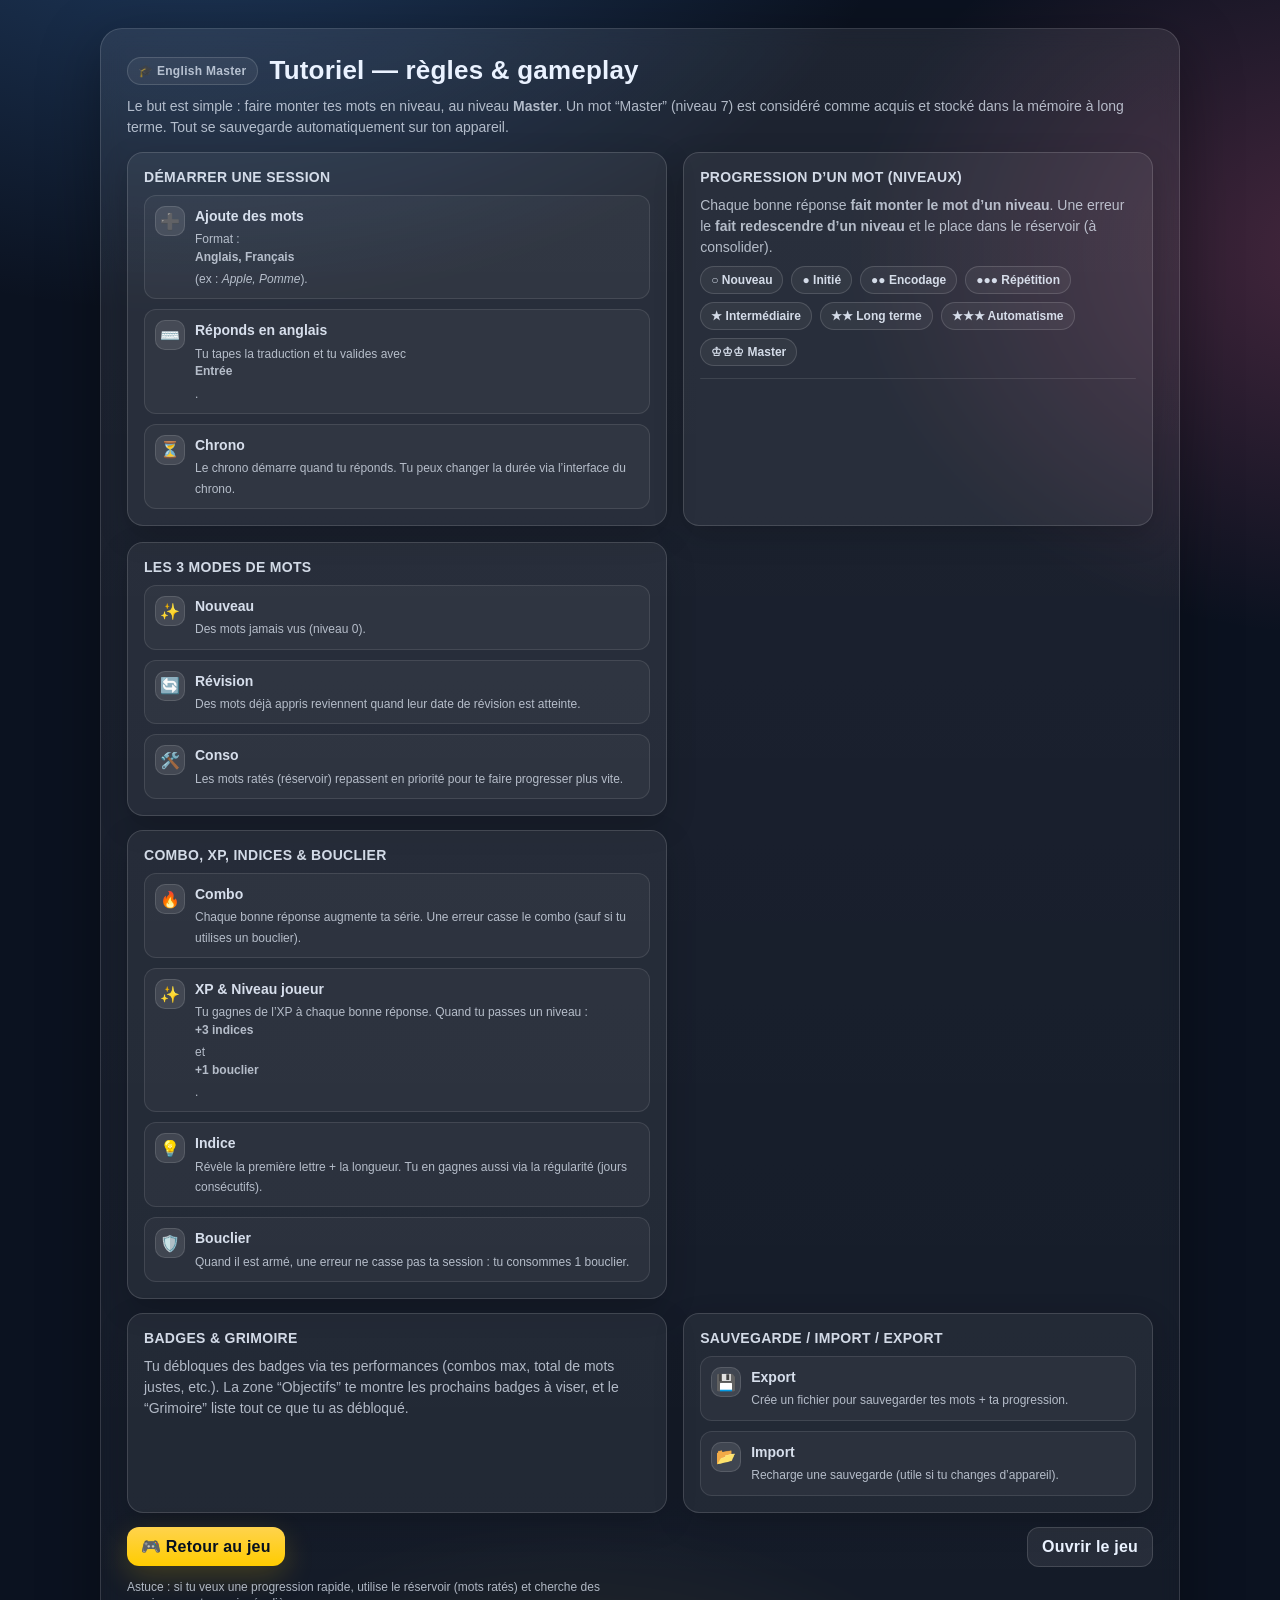
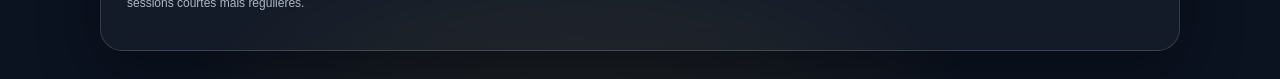
==== tuto-anglais.html @ 229910c2 "Add files via upload" ====
<!DOCTYPE html>
<html lang="fr">
<head>
    <meta charset="UTF-8">
    <meta name="viewport" content="width=device-width, initial-scale=1.0">
    <title>Tutoriel — English Master</title>
    <style>
        :root{
            --primary:#4a90e2;
            --success:#2ecc71;
            --danger:#e74c3c;
            --accent:#f39c12;
            --violet:#9b59b6;
            --pink:#f06292;
            --gold:#FFD700;

            --bg-main:#0b1220;
            --bg-card:rgba(255,255,255,0.06);
            --bg-card-2:rgba(255,255,255,0.10);
            --text:#eaf2ff;
            --muted:rgba(234,242,255,0.72);
            --border:rgba(255,255,255,0.14);

            --radius:16px;
            --shadow:rgba(0,0,0,0.35);
            --font:'Segoe UI', Tahoma, Geneva, Verdana, sans-serif;

            /* Fluid type */
            --h1: clamp(18px, 2.2vw, 26px);
            --h2: clamp(12px, 1.4vw, 14px);
            --p: clamp(12px, 1.25vw, 14px);
            --small: clamp(11px, 1.1vw, 12px);
        }

        *{ box-sizing:border-box; }
        body{
            margin:0;
            font-family:var(--font);
            color:var(--text);
            background:
                radial-gradient(1200px 800px at 15% -10%, rgba(74,144,226,0.35), transparent 60%),
                radial-gradient(900px 700px at 105% 15%, rgba(240,98,146,0.25), transparent 55%),
                radial-gradient(1000px 900px at 45% 120%, rgba(255,211,77,0.18), transparent 55%),
                var(--bg-main);
            padding: clamp(14px, 3.5vw, 28px);
        }

        .wrap{ max-width:980px; margin:0 auto; }

        .hero{
            background: linear-gradient(180deg, rgba(255,255,255,0.08), rgba(255,255,255,0.04));
            border:1px solid var(--border);
            border-radius:calc(var(--radius) + 6px);
            box-shadow:0 18px 60px var(--shadow);
            padding: clamp(14px, 2.8vw, 24px);
            backdrop-filter: blur(10px);
            -webkit-backdrop-filter: blur(10px);
        }

        .title{
            display:flex;
            align-items:center;
            gap:12px;
            flex-wrap:wrap;
            margin:0 0 10px 0;
        }
        .badge{
            display:inline-flex;
            align-items:center;
            gap:8px;
            padding:6px 10px;
            border-radius:999px;
            border:1px solid var(--border);
            background:rgba(255,255,255,0.06);
            font-weight:800;
            letter-spacing:0.3px;
            font-size:12px;
            color:var(--muted);
        }
        h1{
            margin:0;
            font-size: var(--h1);
            letter-spacing:0.2px;
        }
        .subtitle{
            margin:0;
            color:var(--muted);
            line-height:1.5;
            font-size: var(--p);
        }

        .grid{
            display:grid;
            grid-template-columns: 1fr;
            gap:12px;
            margin-top:14px;
        }
        @media (min-width: 720px){
            .grid{ grid-template-columns: 1.15fr 1fr; gap:14px; }
        }
        @media (min-width: 1100px){
            .grid{ gap:16px; }
        }

        .card{
            background: var(--bg-card);
            border:1px solid var(--border);
            border-radius: var(--radius);
            padding: clamp(12px, 2.2vw, 16px);
            box-shadow: 0 10px 30px rgba(0,0,0,0.18);
        }
        .card h2{
            margin:0 0 10px 0;
            font-size: var(--h2);
            letter-spacing:0.3px;
            text-transform:uppercase;
            color:rgba(234,242,255,0.88);
        }

        .list{
            margin:0;
            padding:0;
            list-style:none;
            display:flex;
            flex-direction:column;
            gap:10px;
        }
        .item{
            display:flex;
            gap:10px;
            align-items:flex-start;
            padding:10px 10px;
            border-radius: 12px;
            border:1px solid rgba(255,255,255,0.10);
            background: rgba(255,255,255,0.04);
        }
        .ico{
            width:30px;
            height:30px;
            border-radius:10px;
            display:flex;
            align-items:center;
            justify-content:center;
            background: var(--bg-card-2);
            border:1px solid rgba(255,255,255,0.12);
            flex: 0 0 auto;
            font-size:16px;
        }
        .txt b{ display:block; margin-bottom:2px; }
        .txt{
            color: rgba(234,242,255,0.90);
            font-size: var(--p);
            line-height:1.45;
        }
        .txt small{ color: var(--muted); font-size: var(--small); }

        .pill-row{
            display:flex;
            flex-wrap:wrap;
            gap:8px;
            margin-top:8px;
        }
        .pill{
            border:1px solid rgba(255,255,255,0.14);
            background: rgba(255,255,255,0.05);
            border-radius:999px;
            padding:6px 10px;
            font-size: var(--small);
            color:rgba(234,242,255,0.88);
            display:inline-flex;
            gap:8px;
            align-items:center;
            font-weight:700;
        }

        .hr{
            height:1px;
            background: rgba(255,255,255,0.10);
            margin:12px 0;
            border-radius:999px;
        }

        .cta{
            display:flex;
            gap:10px;
            flex-wrap:wrap;
            margin-top:14px;
            justify-content: center;
            align-items:center;
        }
        @media (min-width: 560px){
            .cta{ justify-content: space-between; }
        }
        .btn{
            appearance:none;
            border:none;
            cursor:pointer;
            padding: 10px 14px;
            border-radius: 12px;
            font-weight:900;
            letter-spacing:0.2px;
            color:#07101f;
            background: linear-gradient(180deg, #ffd34d, #ffcc00);
            box-shadow: 0 10px 30px rgba(255,204,0,0.20);
            text-decoration:none;
            display:inline-flex;
            align-items:center;
            gap:10px;
        }
        .btn.secondary{
            background: rgba(255,255,255,0.08);
            color: var(--text);
            border: 1px solid rgba(255,255,255,0.14);
            box-shadow:none;
        }
        .note{
            color: var(--muted);
            font-size: var(--small);
            line-height:1.4;
            max-width: 520px;
        }

        /* Très petits écrans: rendre les items plus compacts */
        @media (max-width: 360px){
            .item{ padding: 9px; }
            .ico{ width:28px; height:28px; border-radius:9px; }
            .pill{ padding:5px 8px; }
            .badge{ font-size: 11px; padding: 5px 9px; }
        }

        /* Desktop large: améliorer la lisibilité */
        @media (min-width: 1100px){
            .wrap{ max-width: 1080px; }
            .hero{ padding: 26px; }
        }
    </style>
</head>
<body>
    <div class="wrap">
        <div class="hero">
            <div class="title">
                <span class="badge">🎓 English Master</span>
                <h1>Tutoriel — règles & gameplay</h1>
            </div>
            <p class="subtitle">
                Le but est simple : faire monter tes mots en niveau, au niveau <b> Master</b>. Un mot “Master” (niveau 7) est considéré comme acquis et stocké dans la mémoire à long terme. 
                Tout se sauvegarde automatiquement sur ton appareil.
            </p>
            <div class="grid">
                <section class="card">
                    <h2>Démarrer une session</h2>
                    <ul class="list">
                        <li class="item">
                            <div class="ico">➕</div>
                            <div class="txt">
                                <b>Ajoute des mots</b>
                                <small>Format : <b>Anglais, Français</b> (ex : <i>Apple, Pomme</i>).</small>
                            </div>
                        </li>
                        <li class="item">
                            <div class="ico">⌨️</div>
                            <div class="txt">
                                <b>Réponds en anglais</b>
                                <small>Tu tapes la traduction et tu valides avec <b>Entrée</b>.</small>
                            </div>
                        </li>
                        <li class="item">
                            <div class="ico">⏳</div>
                            <div class="txt">
                                <b>Chrono</b>
                                <small>Le chrono démarre quand tu réponds. Tu peux changer la durée via l’interface du chrono.</small>
                            </div>
                        </li>
                    </ul>
                </section>
				<section class="card">
                    <h2>Progression d’un mot (niveaux)</h2>
                    <p class="subtitle" style="margin-top:0">
                        Chaque bonne réponse <b>fait monter le mot d’un niveau</b>. Une erreur le <b>fait redescendre d’un niveau</b>
                        et le place dans le réservoir (à consolider).
                    </p>
                    <div class="pill-row">
                        <span class="pill">○ Nouveau</span>
                        <span class="pill">● Initié</span>
                        <span class="pill">●● Encodage</span>
                        <span class="pill">●●● Répétition</span>
                        <span class="pill">★ Intermédiaire</span>
                        <span class="pill">★★ Long terme</span>
                        <span class="pill">★★★ Automatisme</span>
                        <span class="pill">♔♔♔ Master</span>
                    </div>
                    <div class="hr"></div>
                    
                </section>
                <section class="card">
                    <h2>Les 3 modes de mots</h2>
                    <ul class="list">
                        <li class="item">
                            <div class="ico">✨</div>
                            <div class="txt">
                                <b>Nouveau</b>
                                <small>Des mots jamais vus (niveau 0).</small>
                            </div>
                        </li>
                        <li class="item">
                            <div class="ico">🔄</div>
                            <div class="txt">
                                <b>Révision</b>
                                <small>Des mots déjà appris reviennent quand leur date de révision est atteinte.</small>
                            </div>
                        </li>
                        <li class="item">
                            <div class="ico">🛠️</div>
                            <div class="txt">
                                <b>Conso</b>
                                <small>Les mots ratés (réservoir) repassent en priorité pour te faire progresser plus vite.</small>
                            </div>
                        </li>
                    </ul>
                </section>
            </div>

            <div class="grid">
               

                <section class="card">
                    <h2>Combo, XP, indices & bouclier</h2>
                    <ul class="list">
                        <li class="item">
                            <div class="ico">🔥</div>
                            <div class="txt">
                                <b>Combo</b>
                                <small>Chaque bonne réponse augmente ta série. Une erreur casse le combo (sauf si tu utilises un bouclier).</small>
                            </div>
                        </li>
                        <li class="item">
                            <div class="ico">✨</div>
                            <div class="txt">
                                <b>XP & Niveau joueur</b>
                                <small>Tu gagnes de l’XP à chaque bonne réponse. Quand tu passes un niveau : <b>+3 indices</b> et <b>+1 bouclier</b>.</small>
                            </div>
                        </li>
                        <li class="item">
                            <div class="ico">💡</div>
                            <div class="txt">
                                <b>Indice</b>
                                <small>Révèle la première lettre + la longueur. Tu en gagnes aussi via la régularité (jours consécutifs).</small>
                            </div>
                        </li>
                        <li class="item">
                            <div class="ico">🛡️</div>
                            <div class="txt">
                                <b>Bouclier</b>
                                <small>Quand il est armé, une erreur ne casse pas ta session : tu consommes 1 bouclier.</small>
                            </div>
                        </li>
                    </ul>
                </section>
            </div>

            <div class="grid">
                <section class="card">
                    <h2>Badges & grimoire</h2>
                    <p class="subtitle" style="margin-top:0">
                        Tu débloques des badges via tes performances (combos max, total de mots justes, etc.).
                        La zone “Objectifs” te montre les prochains badges à viser, et le “Grimoire” liste tout ce que tu as débloqué.
                    </p>
                </section>

                <section class="card">
                    <h2>Sauvegarde / import / export</h2>
                    <ul class="list">
                        <li class="item">
                            <div class="ico">💾</div>
                            <div class="txt">
                                <b>Export</b>
                                <small>Crée un fichier pour sauvegarder tes mots + ta progression.</small>
                            </div>
                        </li>
                        <li class="item">
                            <div class="ico">📂</div>
                            <div class="txt">
                                <b>Import</b>
                                <small>Recharge une sauvegarde (utile si tu changes d’appareil).</small>
                            </div>
                        </li>
                    </ul>
                </section>
            </div>

            <div class="cta">
                <a class="btn" href="#" onclick="window.close(); return false;">🎮 Retour au jeu</a>
                <a class="btn secondary" href="vocabulaire.html">Ouvrir le jeu</a>
            </div>
            <p class="note">
                Astuce : si tu veux une progression rapide, utilise le réservoir (mots ratés) et cherche des sessions courtes mais régulières.
            </p>
        </div>
    </div>
</body>
</html>
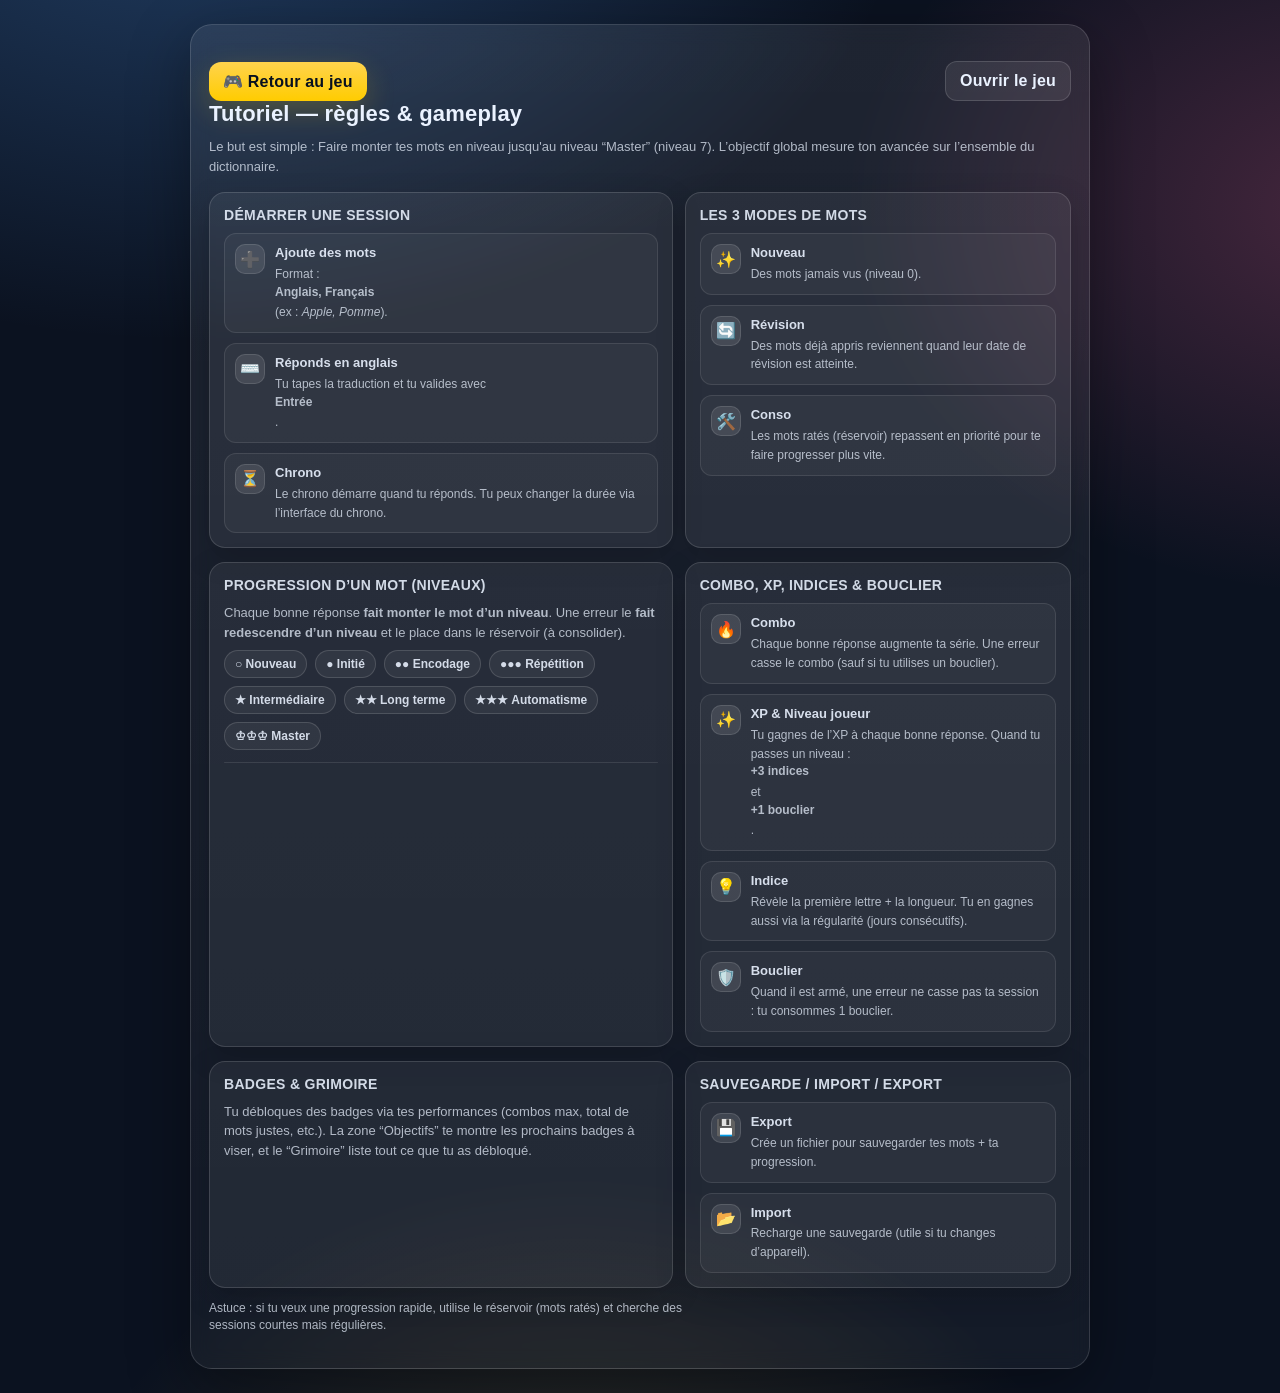
==== commit 8079d073: "Add files via upload" ====
--- a/tuto-anglais.html
+++ b/tuto-anglais.html
@@ -1,401 +1,378 @@
-<!DOCTYPE html>
-<html lang="fr">
-<head>
-    <meta charset="UTF-8">
-    <meta name="viewport" content="width=device-width, initial-scale=1.0">
-    <title>Tutoriel — English Master</title>
-    <style>
-        :root{
-            --primary:#4a90e2;
-            --success:#2ecc71;
-            --danger:#e74c3c;
-            --accent:#f39c12;
-            --violet:#9b59b6;
-            --pink:#f06292;
-            --gold:#FFD700;
-
-            --bg-main:#0b1220;
-            --bg-card:rgba(255,255,255,0.06);
-            --bg-card-2:rgba(255,255,255,0.10);
-            --text:#eaf2ff;
-            --muted:rgba(234,242,255,0.72);
-            --border:rgba(255,255,255,0.14);
-
-            --radius:16px;
-            --shadow:rgba(0,0,0,0.35);
-            --font:'Segoe UI', Tahoma, Geneva, Verdana, sans-serif;
-
-            /* Fluid type */
-            --h1: clamp(18px, 2.2vw, 26px);
-            --h2: clamp(12px, 1.4vw, 14px);
-            --p: clamp(12px, 1.25vw, 14px);
-            --small: clamp(11px, 1.1vw, 12px);
-        }
-
-        *{ box-sizing:border-box; }
-        body{
-            margin:0;
-            font-family:var(--font);
-            color:var(--text);
-            background:
-                radial-gradient(1200px 800px at 15% -10%, rgba(74,144,226,0.35), transparent 60%),
-                radial-gradient(900px 700px at 105% 15%, rgba(240,98,146,0.25), transparent 55%),
-                radial-gradient(1000px 900px at 45% 120%, rgba(255,211,77,0.18), transparent 55%),
-                var(--bg-main);
-            padding: clamp(14px, 3.5vw, 28px);
-        }
-
-        .wrap{ max-width:980px; margin:0 auto; }
-
-        .hero{
-            background: linear-gradient(180deg, rgba(255,255,255,0.08), rgba(255,255,255,0.04));
-            border:1px solid var(--border);
-            border-radius:calc(var(--radius) + 6px);
-            box-shadow:0 18px 60px var(--shadow);
-            padding: clamp(14px, 2.8vw, 24px);
-            backdrop-filter: blur(10px);
-            -webkit-backdrop-filter: blur(10px);
-        }
-
-        .title{
-            display:flex;
-            align-items:center;
-            gap:12px;
-            flex-wrap:wrap;
-            margin:0 0 10px 0;
-        }
-        .badge{
-            display:inline-flex;
-            align-items:center;
-            gap:8px;
-            padding:6px 10px;
-            border-radius:999px;
-            border:1px solid var(--border);
-            background:rgba(255,255,255,0.06);
-            font-weight:800;
-            letter-spacing:0.3px;
-            font-size:12px;
-            color:var(--muted);
-        }
-        h1{
-            margin:0;
-            font-size: var(--h1);
-            letter-spacing:0.2px;
-        }
-        .subtitle{
-            margin:0;
-            color:var(--muted);
-            line-height:1.5;
-            font-size: var(--p);
-        }
-
-        .grid{
-            display:grid;
-            grid-template-columns: 1fr;
-            gap:12px;
-            margin-top:14px;
-        }
-        @media (min-width: 720px){
-            .grid{ grid-template-columns: 1.15fr 1fr; gap:14px; }
-        }
-        @media (min-width: 1100px){
-            .grid{ gap:16px; }
-        }
-
-        .card{
-            background: var(--bg-card);
-            border:1px solid var(--border);
-            border-radius: var(--radius);
-            padding: clamp(12px, 2.2vw, 16px);
-            box-shadow: 0 10px 30px rgba(0,0,0,0.18);
-        }
-        .card h2{
-            margin:0 0 10px 0;
-            font-size: var(--h2);
-            letter-spacing:0.3px;
-            text-transform:uppercase;
-            color:rgba(234,242,255,0.88);
-        }
-
-        .list{
-            margin:0;
-            padding:0;
-            list-style:none;
-            display:flex;
-            flex-direction:column;
-            gap:10px;
-        }
-        .item{
-            display:flex;
-            gap:10px;
-            align-items:flex-start;
-            padding:10px 10px;
-            border-radius: 12px;
-            border:1px solid rgba(255,255,255,0.10);
-            background: rgba(255,255,255,0.04);
-        }
-        .ico{
-            width:30px;
-            height:30px;
-            border-radius:10px;
-            display:flex;
-            align-items:center;
-            justify-content:center;
-            background: var(--bg-card-2);
-            border:1px solid rgba(255,255,255,0.12);
-            flex: 0 0 auto;
-            font-size:16px;
-        }
-        .txt b{ display:block; margin-bottom:2px; }
-        .txt{
-            color: rgba(234,242,255,0.90);
-            font-size: var(--p);
-            line-height:1.45;
-        }
-        .txt small{ color: var(--muted); font-size: var(--small); }
-
-        .pill-row{
-            display:flex;
-            flex-wrap:wrap;
-            gap:8px;
-            margin-top:8px;
-        }
-        .pill{
-            border:1px solid rgba(255,255,255,0.14);
-            background: rgba(255,255,255,0.05);
-            border-radius:999px;
-            padding:6px 10px;
-            font-size: var(--small);
-            color:rgba(234,242,255,0.88);
-            display:inline-flex;
-            gap:8px;
-            align-items:center;
-            font-weight:700;
-        }
-
-        .hr{
-            height:1px;
-            background: rgba(255,255,255,0.10);
-            margin:12px 0;
-            border-radius:999px;
-        }
-
-        .cta{
-            display:flex;
-            gap:10px;
-            flex-wrap:wrap;
-            margin-top:14px;
-            justify-content: center;
-            align-items:center;
-        }
-        @media (min-width: 560px){
-            .cta{ justify-content: space-between; }
-        }
-        .btn{
-            appearance:none;
-            border:none;
-            cursor:pointer;
-            padding: 10px 14px;
-            border-radius: 12px;
-            font-weight:900;
-            letter-spacing:0.2px;
-            color:#07101f;
-            background: linear-gradient(180deg, #ffd34d, #ffcc00);
-            box-shadow: 0 10px 30px rgba(255,204,0,0.20);
-            text-decoration:none;
-            display:inline-flex;
-            align-items:center;
-            gap:10px;
-        }
-        .btn.secondary{
-            background: rgba(255,255,255,0.08);
-            color: var(--text);
-            border: 1px solid rgba(255,255,255,0.14);
-            box-shadow:none;
-        }
-        .note{
-            color: var(--muted);
-            font-size: var(--small);
-            line-height:1.4;
-            max-width: 520px;
-        }
-
-        /* Très petits écrans: rendre les items plus compacts */
-        @media (max-width: 360px){
-            .item{ padding: 9px; }
-            .ico{ width:28px; height:28px; border-radius:9px; }
-            .pill{ padding:5px 8px; }
-            .badge{ font-size: 11px; padding: 5px 9px; }
-        }
-
-        /* Desktop large: améliorer la lisibilité */
-        @media (min-width: 1100px){
-            .wrap{ max-width: 1080px; }
-            .hero{ padding: 26px; }
-        }
-    </style>
-</head>
-<body>
-    <div class="wrap">
-        <div class="hero">
-            <div class="title">
-                <span class="badge">🎓 English Master</span>
-                <h1>Tutoriel — règles & gameplay</h1>
-            </div>
-            <p class="subtitle">
-                Le but est simple : faire monter tes mots en niveau, au niveau <b> Master</b>. Un mot “Master” (niveau 7) est considéré comme acquis et stocké dans la mémoire à long terme. 
-                Tout se sauvegarde automatiquement sur ton appareil.
-            </p>
-            <div class="grid">
-                <section class="card">
-                    <h2>Démarrer une session</h2>
-                    <ul class="list">
-                        <li class="item">
-                            <div class="ico">➕</div>
-                            <div class="txt">
-                                <b>Ajoute des mots</b>
-                                <small>Format : <b>Anglais, Français</b> (ex : <i>Apple, Pomme</i>).</small>
-                            </div>
-                        </li>
-                        <li class="item">
-                            <div class="ico">⌨️</div>
-                            <div class="txt">
-                                <b>Réponds en anglais</b>
-                                <small>Tu tapes la traduction et tu valides avec <b>Entrée</b>.</small>
-                            </div>
-                        </li>
-                        <li class="item">
-                            <div class="ico">⏳</div>
-                            <div class="txt">
-                                <b>Chrono</b>
-                                <small>Le chrono démarre quand tu réponds. Tu peux changer la durée via l’interface du chrono.</small>
-                            </div>
-                        </li>
-                    </ul>
-                </section>
-				<section class="card">
-                    <h2>Progression d’un mot (niveaux)</h2>
-                    <p class="subtitle" style="margin-top:0">
-                        Chaque bonne réponse <b>fait monter le mot d’un niveau</b>. Une erreur le <b>fait redescendre d’un niveau</b>
-                        et le place dans le réservoir (à consolider).
-                    </p>
-                    <div class="pill-row">
-                        <span class="pill">○ Nouveau</span>
-                        <span class="pill">● Initié</span>
-                        <span class="pill">●● Encodage</span>
-                        <span class="pill">●●● Répétition</span>
-                        <span class="pill">★ Intermédiaire</span>
-                        <span class="pill">★★ Long terme</span>
-                        <span class="pill">★★★ Automatisme</span>
-                        <span class="pill">♔♔♔ Master</span>
-                    </div>
-                    <div class="hr"></div>
-                    
-                </section>
-                <section class="card">
-                    <h2>Les 3 modes de mots</h2>
-                    <ul class="list">
-                        <li class="item">
-                            <div class="ico">✨</div>
-                            <div class="txt">
-                                <b>Nouveau</b>
-                                <small>Des mots jamais vus (niveau 0).</small>
-                            </div>
-                        </li>
-                        <li class="item">
-                            <div class="ico">🔄</div>
-                            <div class="txt">
-                                <b>Révision</b>
-                                <small>Des mots déjà appris reviennent quand leur date de révision est atteinte.</small>
-                            </div>
-                        </li>
-                        <li class="item">
-                            <div class="ico">🛠️</div>
-                            <div class="txt">
-                                <b>Conso</b>
-                                <small>Les mots ratés (réservoir) repassent en priorité pour te faire progresser plus vite.</small>
-                            </div>
-                        </li>
-                    </ul>
-                </section>
-            </div>
-
-            <div class="grid">
-               
-
-                <section class="card">
-                    <h2>Combo, XP, indices & bouclier</h2>
-                    <ul class="list">
-                        <li class="item">
-                            <div class="ico">🔥</div>
-                            <div class="txt">
-                                <b>Combo</b>
-                                <small>Chaque bonne réponse augmente ta série. Une erreur casse le combo (sauf si tu utilises un bouclier).</small>
-                            </div>
-                        </li>
-                        <li class="item">
-                            <div class="ico">✨</div>
-                            <div class="txt">
-                                <b>XP & Niveau joueur</b>
-                                <small>Tu gagnes de l’XP à chaque bonne réponse. Quand tu passes un niveau : <b>+3 indices</b> et <b>+1 bouclier</b>.</small>
-                            </div>
-                        </li>
-                        <li class="item">
-                            <div class="ico">💡</div>
-                            <div class="txt">
-                                <b>Indice</b>
-                                <small>Révèle la première lettre + la longueur. Tu en gagnes aussi via la régularité (jours consécutifs).</small>
-                            </div>
-                        </li>
-                        <li class="item">
-                            <div class="ico">🛡️</div>
-                            <div class="txt">
-                                <b>Bouclier</b>
-                                <small>Quand il est armé, une erreur ne casse pas ta session : tu consommes 1 bouclier.</small>
-                            </div>
-                        </li>
-                    </ul>
-                </section>
-            </div>
-
-            <div class="grid">
-                <section class="card">
-                    <h2>Badges & grimoire</h2>
-                    <p class="subtitle" style="margin-top:0">
-                        Tu débloques des badges via tes performances (combos max, total de mots justes, etc.).
-                        La zone “Objectifs” te montre les prochains badges à viser, et le “Grimoire” liste tout ce que tu as débloqué.
-                    </p>
-                </section>
-
-                <section class="card">
-                    <h2>Sauvegarde / import / export</h2>
-                    <ul class="list">
-                        <li class="item">
-                            <div class="ico">💾</div>
-                            <div class="txt">
-                                <b>Export</b>
-                                <small>Crée un fichier pour sauvegarder tes mots + ta progression.</small>
-                            </div>
-                        </li>
-                        <li class="item">
-                            <div class="ico">📂</div>
-                            <div class="txt">
-                                <b>Import</b>
-                                <small>Recharge une sauvegarde (utile si tu changes d’appareil).</small>
-                            </div>
-                        </li>
-                    </ul>
-                </section>
-            </div>
-
-            <div class="cta">
-                <a class="btn" href="#" onclick="window.close(); return false;">🎮 Retour au jeu</a>
-                <a class="btn secondary" href="vocabulaire.html">Ouvrir le jeu</a>
-            </div>
-            <p class="note">
-                Astuce : si tu veux une progression rapide, utilise le réservoir (mots ratés) et cherche des sessions courtes mais régulières.
-            </p>
-        </div>
-    </div>
-</body>
+<!DOCTYPE html>
+<html lang="fr">
+<head>
+    <meta charset="UTF-8">
+    <meta name="viewport" content="width=device-width, initial-scale=1.0">
+    <title>Tutoriel — English Master</title>
+    <style>
+        :root{
+            --primary:#4a90e2;
+            --success:#2ecc71;
+            --danger:#e74c3c;
+            --accent:#f39c12;
+            --violet:#9b59b6;
+            --pink:#f06292;
+            --gold:#FFD700;
+
+            --bg-main:#0b1220;
+            --bg-card:rgba(255,255,255,0.06);
+            --bg-card-2:rgba(255,255,255,0.10);
+            --text:#eaf2ff;
+            --muted:rgba(234,242,255,0.72);
+            --border:rgba(255,255,255,0.14);
+
+            --radius:16px;
+            --shadow:rgba(0,0,0,0.35);
+            --font:'Segoe UI', Tahoma, Geneva, Verdana, sans-serif;
+        }
+
+        *{ box-sizing:border-box; }
+        body{
+            margin:0;
+            font-family:var(--font);
+            color:var(--text);
+            background:
+                radial-gradient(1200px 800px at 15% -10%, rgba(74,144,226,0.35), transparent 60%),
+                radial-gradient(900px 700px at 105% 15%, rgba(240,98,146,0.25), transparent 55%),
+                radial-gradient(1000px 900px at 45% 120%, rgba(255,211,77,0.18), transparent 55%),
+                var(--bg-main);
+            padding:24px;
+        }
+
+        .wrap{ max-width:900px; margin:0 auto; }
+
+        .hero{
+            background: linear-gradient(180deg, rgba(255,255,255,0.08), rgba(255,255,255,0.04));
+            border:1px solid var(--border);
+            border-radius:calc(var(--radius) + 6px);
+            box-shadow:0 18px 60px var(--shadow);
+            padding:22px 18px;
+            backdrop-filter: blur(10px);
+            -webkit-backdrop-filter: blur(10px);
+        }
+
+        .title{
+            display:flex;
+            align-items:center;
+            gap:12px;
+            flex-wrap:wrap;
+            margin:0 0 10px 0;
+        }
+        .badge{
+            display:inline-flex;
+            align-items:center;
+            gap:8px;
+            padding:6px 10px;
+            border-radius:999px;
+            border:1px solid var(--border);
+            background:rgba(255,255,255,0.06);
+            font-weight:800;
+            letter-spacing:0.3px;
+            font-size:12px;
+            color:var(--muted);
+        }
+        h1{
+            margin:0;
+            font-size:22px;
+            letter-spacing:0.2px;
+        }
+        .subtitle{
+            margin:0;
+            color:var(--muted);
+            line-height:1.5;
+            font-size:13px;
+        }
+
+        .grid{
+            display:grid;
+            grid-template-columns: 1fr;
+            gap:12px;
+            margin-top:14px;
+        }
+        @media (min-width: 820px){
+            .grid{ grid-template-columns: 1.2fr 1fr; }
+        }
+
+        .card{
+            background: var(--bg-card);
+            border:1px solid var(--border);
+            border-radius: var(--radius);
+            padding:14px;
+            box-shadow: 0 10px 30px rgba(0,0,0,0.18);
+        }
+        .card h2{
+            margin:0 0 10px 0;
+            font-size:14px;
+            letter-spacing:0.3px;
+            text-transform:uppercase;
+            color:rgba(234,242,255,0.88);
+        }
+
+        .list{
+            margin:0;
+            padding:0;
+            list-style:none;
+            display:flex;
+            flex-direction:column;
+            gap:10px;
+        }
+        .item{
+            display:flex;
+            gap:10px;
+            align-items:flex-start;
+            padding:10px 10px;
+            border-radius: 12px;
+            border:1px solid rgba(255,255,255,0.10);
+            background: rgba(255,255,255,0.04);
+        }
+        .ico{
+            width:30px;
+            height:30px;
+            border-radius:10px;
+            display:flex;
+            align-items:center;
+            justify-content:center;
+            background: var(--bg-card-2);
+            border:1px solid rgba(255,255,255,0.12);
+            flex: 0 0 auto;
+            font-size:16px;
+        }
+        .txt b{ display:block; margin-bottom:2px; }
+        .txt{
+            color: rgba(234,242,255,0.90);
+            font-size:13px;
+            line-height:1.45;
+        }
+        .txt small{ color: var(--muted); font-size:12px; }
+
+        .pill-row{
+            display:flex;
+            flex-wrap:wrap;
+            gap:8px;
+            margin-top:8px;
+        }
+        .pill{
+            border:1px solid rgba(255,255,255,0.14);
+            background: rgba(255,255,255,0.05);
+            border-radius:999px;
+            padding:6px 10px;
+            font-size:12px;
+            color:rgba(234,242,255,0.88);
+            display:inline-flex;
+            gap:8px;
+            align-items:center;
+            font-weight:700;
+        }
+
+        .hr{
+            height:1px;
+            background: rgba(255,255,255,0.10);
+            margin:12px 0;
+            border-radius:999px;
+        }
+
+        .cta{
+            display:flex;
+            gap:10px;
+            flex-wrap:wrap;
+            margin-top:14px;
+            justify-content: space-between;
+            align-items:center;
+        }
+        .btn{
+            appearance:none;
+            border:none;
+            cursor:pointer;
+            padding:10px 14px;
+            border-radius: 12px;
+            font-weight:900;
+            letter-spacing:0.2px;
+            color:#07101f;
+            background: linear-gradient(180deg, #ffd34d, #ffcc00);
+            box-shadow: 0 10px 30px rgba(255,204,0,0.20);
+            text-decoration:none;
+            display:inline-flex;
+            align-items:center;
+            gap:10px;
+        }
+        .btn.secondary{
+            background: rgba(255,255,255,0.08);
+            color: var(--text);
+            border: 1px solid rgba(255,255,255,0.14);
+            box-shadow:none;
+        }
+        .note{
+            color: var(--muted);
+            font-size:12px;
+            line-height:1.4;
+            max-width: 520px;
+        }
+    </style>
+</head>
+<body>
+    <div class="wrap">
+        <div class="hero">
+		<div class="cta">
+                <a class="btn" href="#" onclick="window.close(); return false;">🎮 Retour au jeu</a>
+                <a class="btn secondary" href="vocabulaire.html">Ouvrir le jeu</a>
+            </div>
+            <div class="title">
+
+                <h1>Tutoriel — règles & gameplay</h1>
+            </div>
+			
+            <p class="subtitle">
+                Le but est simple : Faire monter tes mots en niveau jusqu'au niveau  “Master” (niveau 7). L’objectif global mesure ton avancée sur l’ensemble du dictionnaire.
+                    </p>
+            </p>
+
+            <div class="grid">
+                <section class="card">
+                    <h2>Démarrer une session</h2>
+                    <ul class="list">
+                        <li class="item">
+                            <div class="ico">➕</div>
+                            <div class="txt">
+                                <b>Ajoute des mots</b>
+                                <small>Format : <b>Anglais, Français</b> (ex : <i>Apple, Pomme</i>).</small>
+                            </div>
+                        </li>
+                        <li class="item">
+                            <div class="ico">⌨️</div>
+                            <div class="txt">
+                                <b>Réponds en anglais</b>
+                                <small>Tu tapes la traduction et tu valides avec <b>Entrée</b>.</small>
+                            </div>
+                        </li>
+                        <li class="item">
+                            <div class="ico">⏳</div>
+                            <div class="txt">
+                                <b>Chrono</b>
+                                <small>Le chrono démarre quand tu réponds. Tu peux changer la durée via l’interface du chrono.</small>
+                            </div>
+                        </li>
+                    </ul>
+                </section>
+
+                <section class="card">
+                    <h2>Les 3 modes de mots</h2>
+                    <ul class="list">
+                        <li class="item">
+                            <div class="ico">✨</div>
+                            <div class="txt">
+                                <b>Nouveau</b>
+                                <small>Des mots jamais vus (niveau 0).</small>
+                            </div>
+                        </li>
+                        <li class="item">
+                            <div class="ico">🔄</div>
+                            <div class="txt">
+                                <b>Révision</b>
+                                <small>Des mots déjà appris reviennent quand leur date de révision est atteinte.</small>
+                            </div>
+                        </li>
+                        <li class="item">
+                            <div class="ico">🛠️</div>
+                            <div class="txt">
+                                <b>Conso</b>
+                                <small>Les mots ratés (réservoir) repassent en priorité pour te faire progresser plus vite.</small>
+                            </div>
+                        </li>
+                    </ul>
+                </section>
+            </div>
+
+            <div class="grid">
+                <section class="card">
+                    <h2>Progression d’un mot (niveaux)</h2>
+                    <p class="subtitle" style="margin-top:0">
+                        Chaque bonne réponse <b>fait monter le mot d’un niveau</b>. Une erreur le <b>fait redescendre d’un niveau</b>
+                        et le place dans le réservoir (à consolider).
+                    </p>
+                    <div class="pill-row">
+                        <span class="pill">○ Nouveau</span>
+                        <span class="pill">● Initié</span>
+                        <span class="pill">●● Encodage</span>
+                        <span class="pill">●●● Répétition</span>
+                        <span class="pill">★ Intermédiaire</span>
+                        <span class="pill">★★ Long terme</span>
+                        <span class="pill">★★★ Automatisme</span>
+                        <span class="pill">♔♔♔ Master</span>
+                    </div>
+                    <div class="hr"></div>
+                  
+                </section>
+
+                <section class="card">
+                    <h2>Combo, XP, indices & bouclier</h2>
+                    <ul class="list">
+                        <li class="item">
+                            <div class="ico">🔥</div>
+                            <div class="txt">
+                                <b>Combo</b>
+                                <small>Chaque bonne réponse augmente ta série. Une erreur casse le combo (sauf si tu utilises un bouclier).</small>
+                            </div>
+                        </li>
+                        <li class="item">
+                            <div class="ico">✨</div>
+                            <div class="txt">
+                                <b>XP & Niveau joueur</b>
+                                <small>Tu gagnes de l’XP à chaque bonne réponse. Quand tu passes un niveau : <b>+3 indices</b> et <b>+1 bouclier</b>.</small>
+                            </div>
+                        </li>
+                        <li class="item">
+                            <div class="ico">💡</div>
+                            <div class="txt">
+                                <b>Indice</b>
+                                <small>Révèle la première lettre + la longueur. Tu en gagnes aussi via la régularité (jours consécutifs).</small>
+                            </div>
+                        </li>
+                        <li class="item">
+                            <div class="ico">🛡️</div>
+                            <div class="txt">
+                                <b>Bouclier</b>
+                                <small>Quand il est armé, une erreur ne casse pas ta session : tu consommes 1 bouclier.</small>
+                            </div>
+                        </li>
+                    </ul>
+                </section>
+            </div>
+
+            <div class="grid">
+                <section class="card">
+                    <h2>Badges & grimoire</h2>
+                    <p class="subtitle" style="margin-top:0">
+                        Tu débloques des badges via tes performances (combos max, total de mots justes, etc.).
+                        La zone “Objectifs” te montre les prochains badges à viser, et le “Grimoire” liste tout ce que tu as débloqué.
+                    </p>
+                </section>
+
+                <section class="card">
+                    <h2>Sauvegarde / import / export</h2>
+                    <ul class="list">
+                        <li class="item">
+                            <div class="ico">💾</div>
+                            <div class="txt">
+                                <b>Export</b>
+                                <small>Crée un fichier pour sauvegarder tes mots + ta progression.</small>
+                            </div>
+                        </li>
+                        <li class="item">
+                            <div class="ico">📂</div>
+                            <div class="txt">
+                                <b>Import</b>
+                                <small>Recharge une sauvegarde (utile si tu changes d’appareil).</small>
+                            </div>
+                        </li>
+                    </ul>
+                </section>
+            </div>
+
+
+            <p class="note">
+                Astuce : si tu veux une progression rapide, utilise le réservoir (mots ratés) et cherche des sessions courtes mais régulières.
+            </p>
+        </div>
+    </div>
+</body>
 </html>
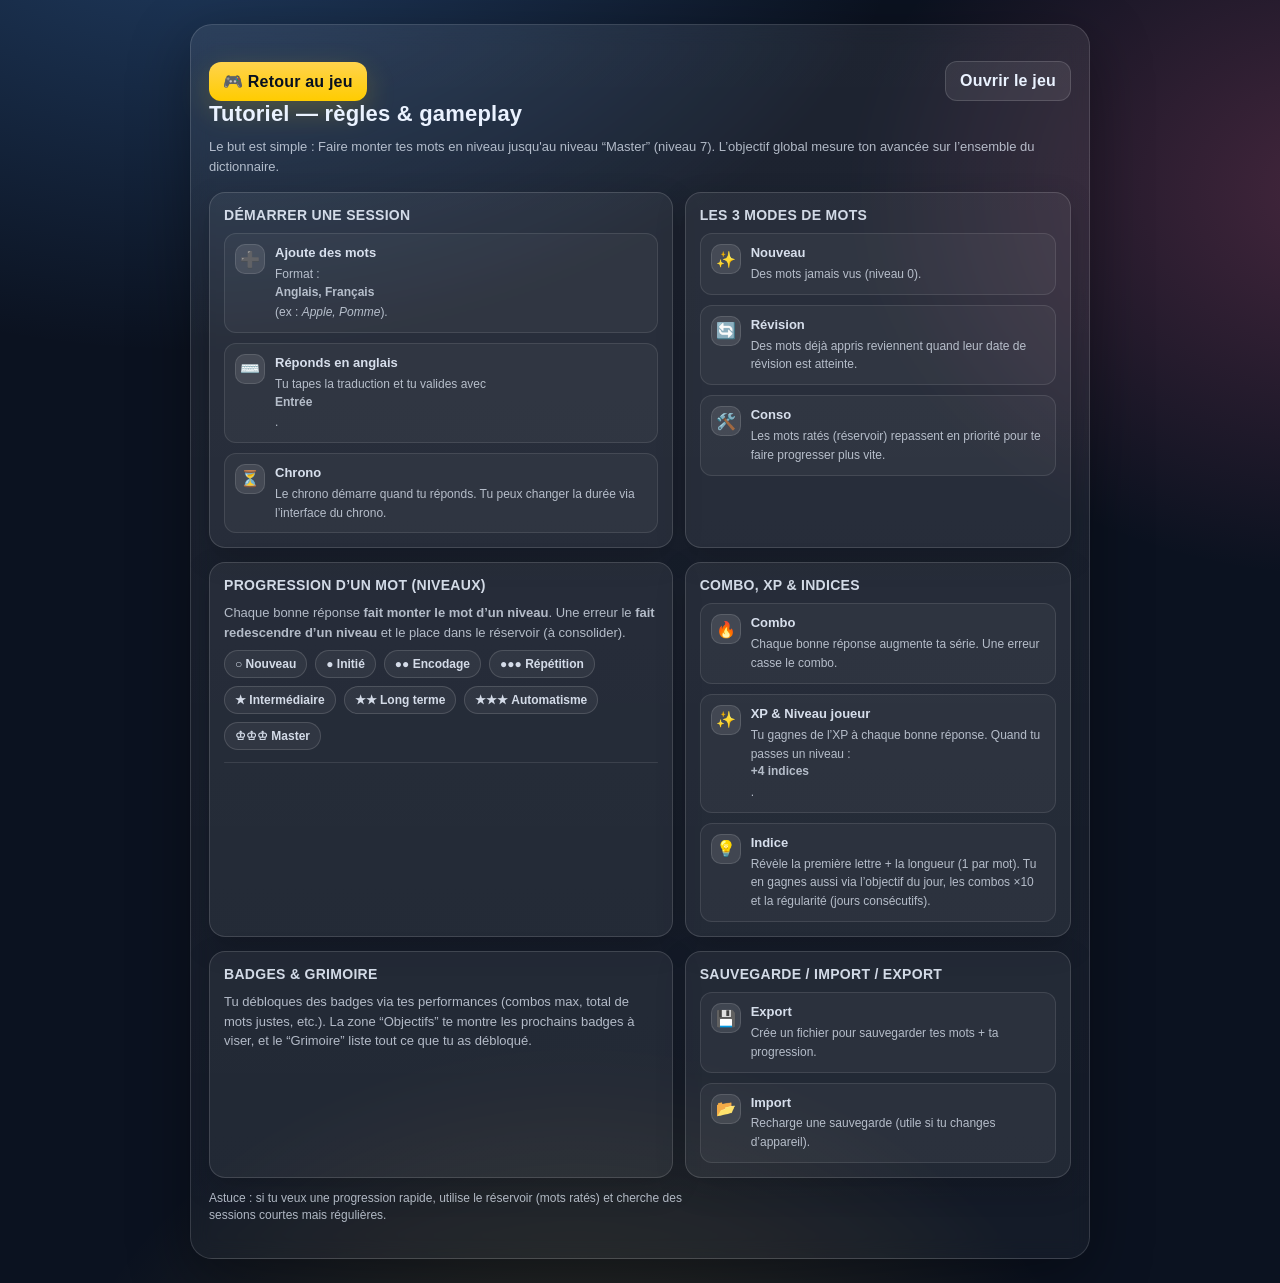
==== commit eca3955c: "Refactor vocabulary mechanics: Removed shield functionality and adjusted hint system. Updated UI ele" ====
--- a/tuto-anglais.html
+++ b/tuto-anglais.html
@@ -304,34 +304,27 @@
                 </section>
 
                 <section class="card">
-                    <h2>Combo, XP, indices & bouclier</h2>
+                    <h2>Combo, XP & indices</h2>
                     <ul class="list">
                         <li class="item">
                             <div class="ico">🔥</div>
                             <div class="txt">
                                 <b>Combo</b>
-                                <small>Chaque bonne réponse augmente ta série. Une erreur casse le combo (sauf si tu utilises un bouclier).</small>
+                                <small>Chaque bonne réponse augmente ta série. Une erreur casse le combo.</small>
                             </div>
                         </li>
                         <li class="item">
                             <div class="ico">✨</div>
                             <div class="txt">
                                 <b>XP & Niveau joueur</b>
-                                <small>Tu gagnes de l’XP à chaque bonne réponse. Quand tu passes un niveau : <b>+3 indices</b> et <b>+1 bouclier</b>.</small>
+                                <small>Tu gagnes de l’XP à chaque bonne réponse. Quand tu passes un niveau : <b>+4 indices</b>.</small>
                             </div>
                         </li>
                         <li class="item">
                             <div class="ico">💡</div>
                             <div class="txt">
                                 <b>Indice</b>
-                                <small>Révèle la première lettre + la longueur. Tu en gagnes aussi via la régularité (jours consécutifs).</small>
-                            </div>
-                        </li>
-                        <li class="item">
-                            <div class="ico">🛡️</div>
-                            <div class="txt">
-                                <b>Bouclier</b>
-                                <small>Quand il est armé, une erreur ne casse pas ta session : tu consommes 1 bouclier.</small>
+                                <small>Révèle la première lettre + la longueur (1 par mot). Tu en gagnes aussi via l’objectif du jour, les combos ×10 et la régularité (jours consécutifs).</small>
                             </div>
                         </li>
                     </ul>
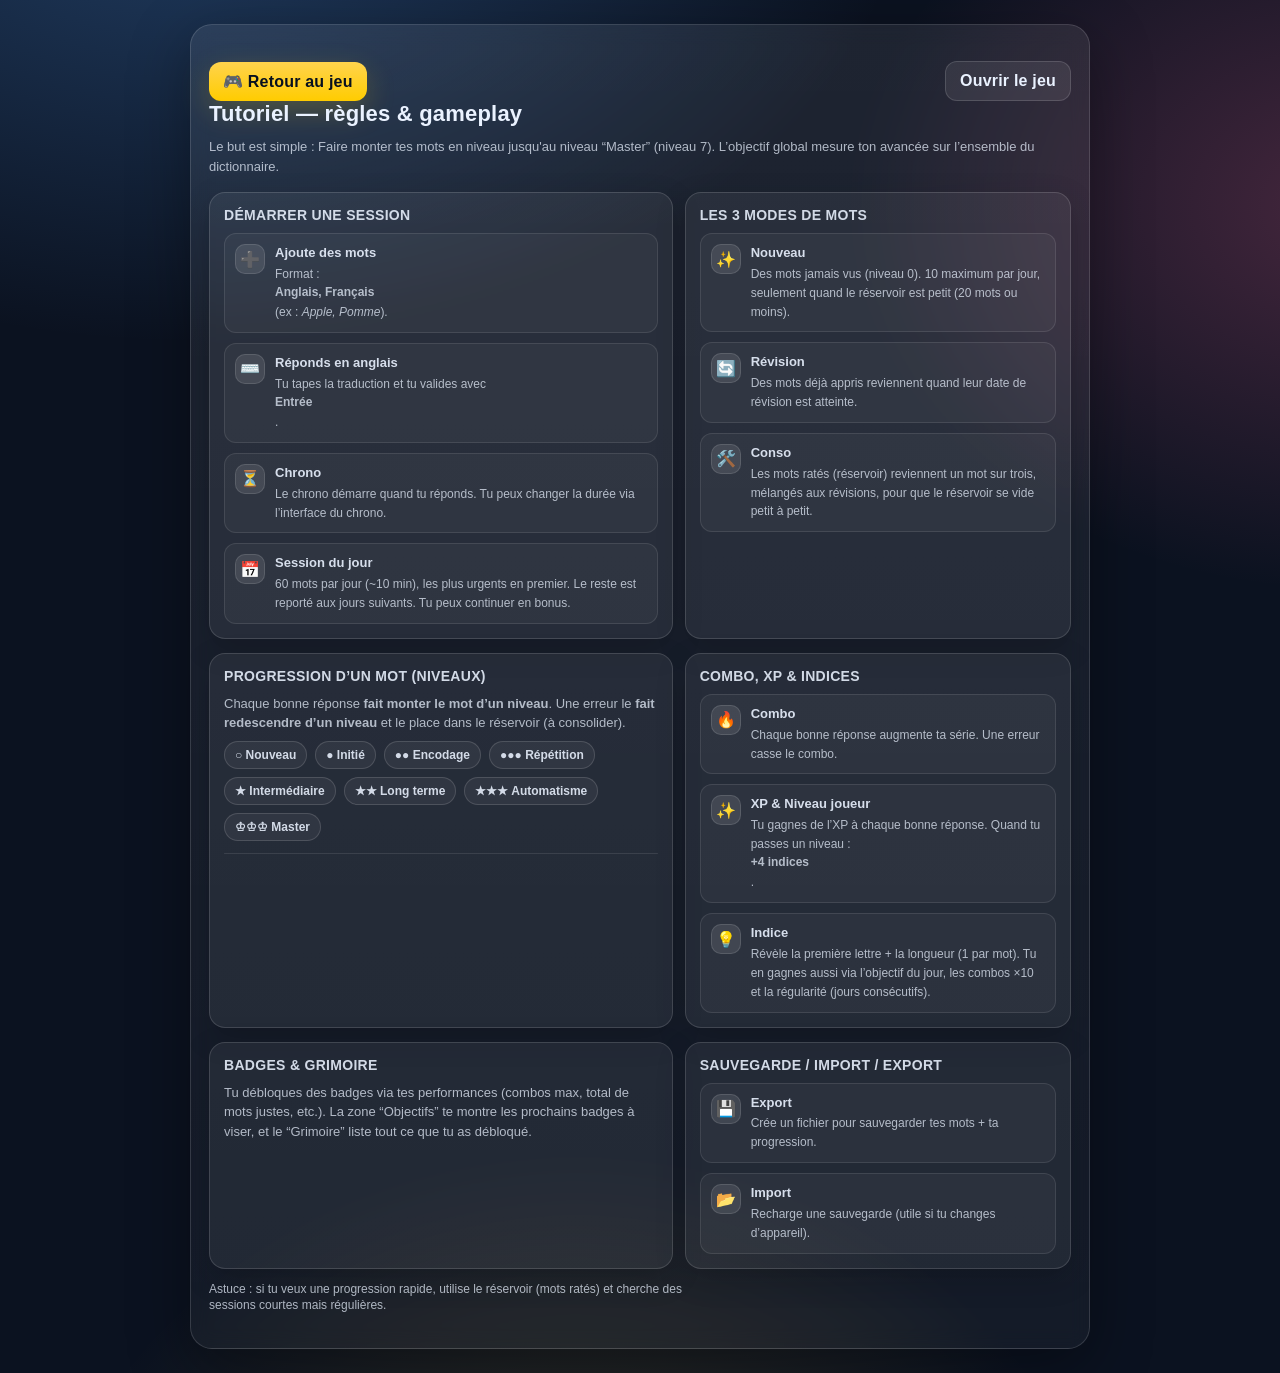
==== commit c9603ddd: "feat: Session du jour (60 mots), réservoir intercalé, nouveaux mots limités Co-Authored-By: Devin AI" ====
--- a/tuto-anglais.html
+++ b/tuto-anglais.html
@@ -251,6 +251,13 @@
                                 <small>Le chrono démarre quand tu réponds. Tu peux changer la durée via l’interface du chrono.</small>
                             </div>
                         </li>
+                        <li class="item">
+                            <div class="ico">📅</div>
+                            <div class="txt">
+                                <b>Session du jour</b>
+                                <small>60 mots par jour (~10 min), les plus urgents en premier. Le reste est reporté aux jours suivants. Tu peux continuer en bonus.</small>
+                            </div>
+                        </li>
                     </ul>
                 </section>
 
@@ -261,7 +268,7 @@
                             <div class="ico">✨</div>
                             <div class="txt">
                                 <b>Nouveau</b>
-                                <small>Des mots jamais vus (niveau 0).</small>
+                                <small>Des mots jamais vus (niveau 0). 10 maximum par jour, seulement quand le réservoir est petit (20 mots ou moins).</small>
                             </div>
                         </li>
                         <li class="item">
@@ -275,7 +282,7 @@
                             <div class="ico">🛠️</div>
                             <div class="txt">
                                 <b>Conso</b>
-                                <small>Les mots ratés (réservoir) repassent en priorité pour te faire progresser plus vite.</small>
+                                <small>Les mots ratés (réservoir) reviennent un mot sur trois, mélangés aux révisions, pour que le réservoir se vide petit à petit.</small>
                             </div>
                         </li>
                     </ul>
